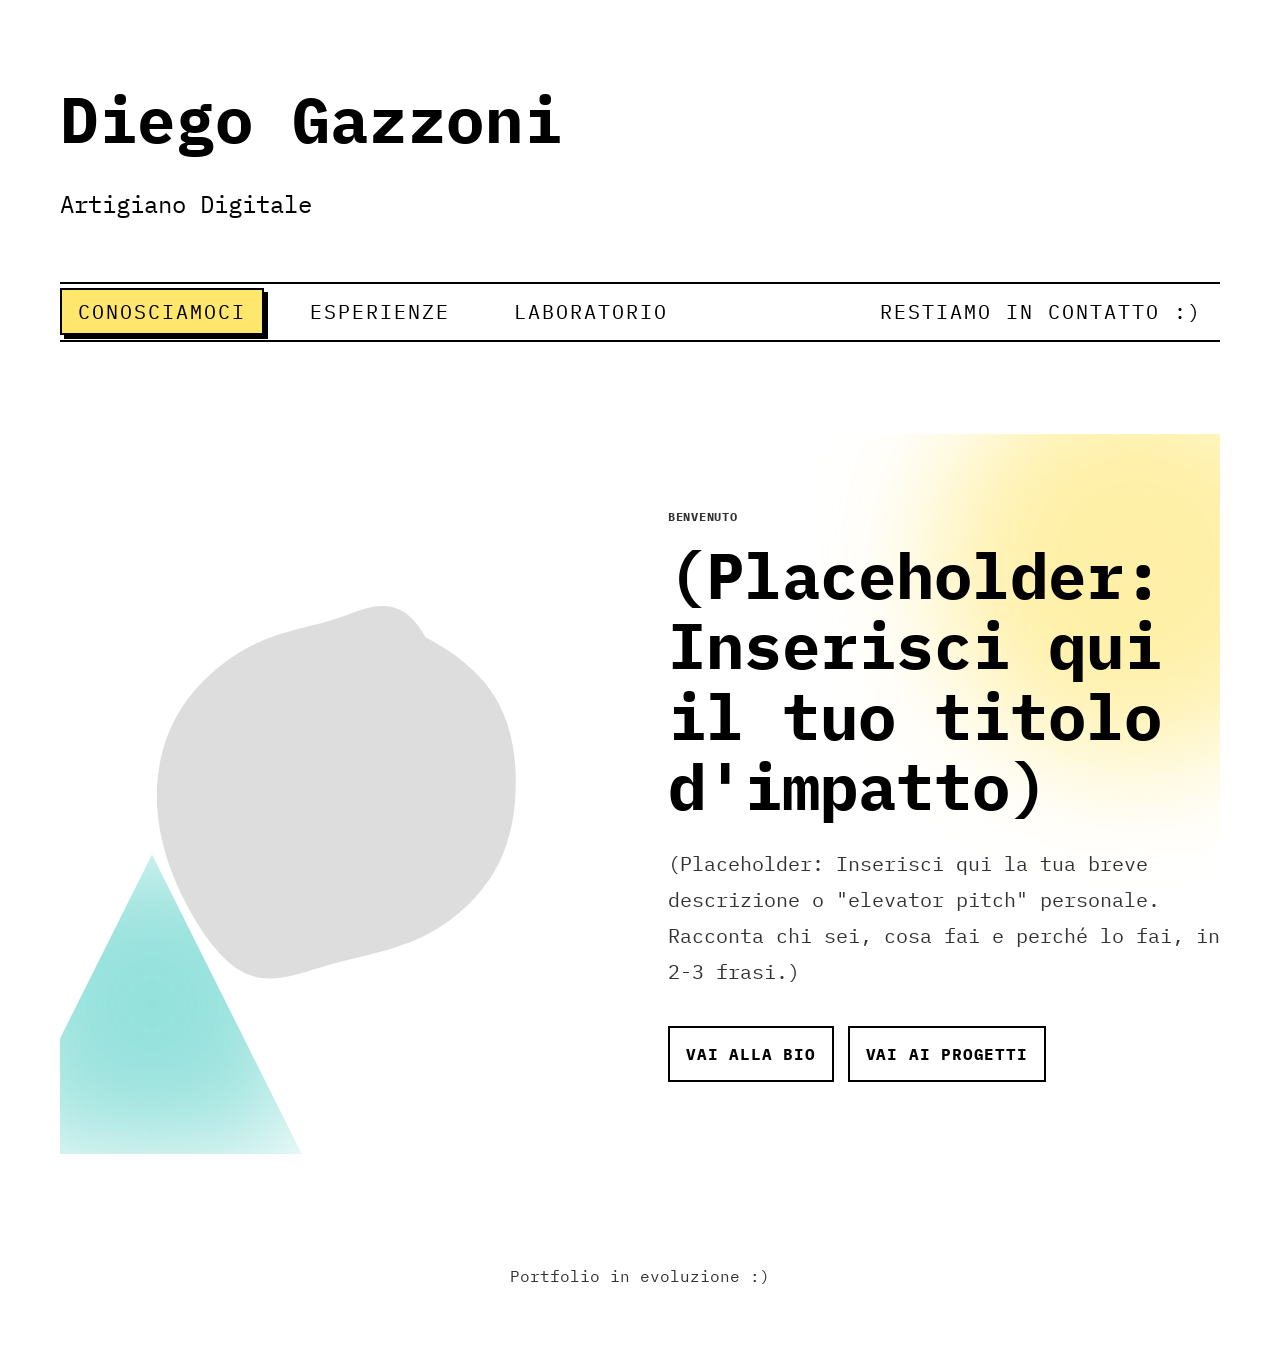
==== index.html @ 045f0024 "Work in progress" ====
<!DOCTYPE html>
<html lang="it">
<head>
  <meta charset="UTF-8">
  <meta name="viewport" content="width=device-width, initial-scale=1.0">
  <title>Diego Gazzoni @ Home</title>
  <link rel="preconnect" href="https://fonts.googleapis.com">
  <link rel="preconnect" href="https://fonts.gstatic.com" crossorigin>
  <link href="https://fonts.googleapis.com/css2?family=IBM+Plex+Mono:wght@300;400;600;700&display=swap" rel="stylesheet">
  <link rel="stylesheet" href="styles.css">
</head>
<body>
  <header class="site-header">
    <div class="branding">
      <h1 class="name">Diego Gazzoni</h1>
      <p class="tagline">Artigiano Digitale</p>
    </div>
    <nav class="site-nav" aria-label="Sezioni principali">
      <ul>
        <li><a class="nav-link" href="#home">conosciamoci</a></li>
        <li><a class="nav-link" href="#bio">esperienze</a></li>
        <li><a class="nav-link" href="#projects">laboratorio</a></li>
        <li><a class="nav-link" href="#contacts">restiamo in contatto :)</a></li>
      </ul>
    </nav>
  </header>

  <main id="content">
    <div id="cta-fallback" style="display: none; padding: 40px; text-align: center;">
      <p style="color: var(--muted); margin-bottom: 24px;">Hai JavaScript disabilitato o il caricamento è fallito.</p>
      <a class="button" href="sections/bio.html">Vedi Bio</a>
    </div>
  </main>


  <footer class="site-footer">
    <p>Portfolio in evoluzione :)</p>
  </footer>

  <script src="script.js"></script>
</body>
</html>
---- styles.css ----
:root {
  /* =========================================
     ACTIVE THEME: Creative Pastel Pop (Fixed)
     ========================================= */
  --pop-yellow: #FFE66D;
  --pop-green: #4ECDC4;
  --pop-red: #FF6B6B;
  --pop-orange: #FFB37B; /* Pastel Orange */
  --pop-blue: #A2D2FF; 
  --pop-black: #000000;
  --pop-white: #ffffff; /* Pure White requested */

  --bg: var(--pop-white);
  --surface: #ffffff;
  --ink: var(--pop-black);
  /* Muted text slightly lighter, but still readable */
  --muted: #333333; 
  
  --accent-1: var(--pop-red);    /* Buttons (Primary) */
  --accent-2: var(--pop-green);  /* Secondary Elements */
  --accent-3: var(--pop-yellow); /* Highlights / Pills */
  
  --border: #dddddd;

  /* =========================================
     THEME: Vibrant Energy (Inactive)
     ========================================= */
  /*
  --vibrant-red: #FF6B6B;
  --vibrant-yellow: #FFD93D;
  --vibrant-green: #6BCB77;
  --vibrant-blue: #4D96FF;
  --vibrant-purple: #6A0572;
  --accent-1: #4D96FF;
  --bg: #FAFAFA;
  */
  
  --shadow: 4px 4px 0 var(--ink);
  --radius: 0;
  --radius-sm: 0;
  --space: 20px;
  --space-lg: 36px;
  --space-xl: 56px;
  --max-width: 1200px;
  --speed: 320ms;
  font-size: 16px;
}

* {
  box-sizing: border-box;
}

body {
  margin: 0;
  font-family: "IBM Plex Mono", ui-monospace, SFMono-Regular, Menlo, Monaco, "Roboto Mono", "Helvetica Neue", monospace;
  background: var(--bg);
  color: var(--ink);
  line-height: 1.8;
  overflow-x: hidden; /* Prevent scrollbar during slide */
}

a {
  color: inherit;
  text-decoration: none;
}

img {
  max-width: 100%;
  display: block;
}

.site-header {
  max-width: var(--max-width);
  margin: 0 auto;
  padding: var(--space-xl) var(--space);
}

.branding .eyebrow {
  display: inline-block;
  padding: 6px 10px;
  background: var(--pop-yellow);
  color: var(--ink);
  border: 2px solid var(--ink); 
  border-radius: 0;
  font-weight: 600;
  letter-spacing: 0.02em;
  text-transform: uppercase;
  font-size: 12px;
  box-shadow: 2px 2px 0 var(--ink);
}

.name {
  margin: 6px 0 6px;
  font-size: clamp(36px, 5vw, 72px);
  letter-spacing: 0.01em;
}

.tagline {
  color: var(--dust-grey);
  font-size: clamp(18px, 5vw, 24px);
  margin: 0;
}

.site-nav ul {
  list-style: none;
  padding: 10px 0;
  margin: var(--space-xl) 0 var(--space-lg);
  width: 100%;
  max-width: none;
  display: flex;
  justify-content: flex-start;
  gap: 28px;
  flex-wrap: wrap;
  border-top: 2px solid var(--ink);    
  border-bottom: 2px solid var(--ink); 
}

.site-nav ul li:last-child {
  margin-left: auto;
}

/* Rimuovo linea dal nav-link singolo per evitare confusione con i border principali */
.nav-link::after {
  content: none; 
}

.site-nav .nav-link {
  font-size: 20px;
  text-transform: uppercase;
  letter-spacing: 0.1em;
  padding: 8px 16px;
  border: 2px solid transparent; 
  transition: transform var(--speed) ease, box-shadow var(--speed) ease;
}

.site-nav .nav-link:hover,
.site-nav .nav-link.is-active {
  border: 2px solid var(--ink);
  background: var(--pop-yellow);
  color: var(--ink);
  transform: translateY(-2px);
  box-shadow: 4px 4px 0 var(--ink); /* Retro 3D Shadow Match */
}



main {
  max-width: var(--max-width);
  margin: 0 auto;
  padding: 0 var(--space) var(--space-xl);
  
  /* Animazione transizione pagine */
  transition: transform 0.4s cubic-bezier(0.2, 0, 0, 1);
  transform: translateX(0);
}

main.slide-out {
  transition: transform 0.4s cubic-bezier(0.6, 0.05, 0.8, 0.5);
  transform: translateX(-100vw); /* Slide completamente fuori schermo */
}

main.slide-in-start {
  transition: none !important;
  transform: translateX(100vw); /* Start completamente fuori schermo opposto */
}

.section {
  padding: var(--space-xl) 0;
}

.section__header {
  display: flex;
  align-items: center;
  justify-content: space-between;
  gap: var(--space);
  flex-wrap: wrap;
  margin-bottom: var(--space-lg);
}

.section__lede {
  color: var(--muted);
  margin: 6px 0 0;
  max-width: 540px;
}

.eyebrow {
  text-transform: uppercase;
  letter-spacing: 0.06em;
  font-size: 12px;
  color: var(--muted);
  font-weight: 700;
  margin: 0 0 6px;
}

.hero {
  position: relative;
  /* Updated grid to rely on inner layout */
  display: flex;
  flex-direction: column;
  justify-content: center;
  overflow: hidden; 
  min-height: 80vh; 
}

.hero__layout {
  display: grid;
  grid-template-columns: repeat(auto-fit, minmax(300px, 1fr));
  gap: var(--space-xl);
  align-items: center;
  position: relative;
  z-index: 1;
  width: 100%;
}

.hero__visual {
  display: flex;
  justify-content: center;
  align-items: center;
}

.blob-image {
  width: 100%;
  max-width: 400px;
  height: auto;
  aspect-ratio: 1/1;
  color: var(--pop-blue); /* Fallback color */
}

/* Shapes Decorative Layer */
.hero__shapes {
  position: absolute;
  top: 0;
  left: 0;
  width: 100%;
  height: 100%;
  z-index: 0;
  pointer-events: none;
}

/* Generic Shape */
.shape {
  position: absolute;
  opacity: 0.6;
  filter: blur(60px); /* Soften edges heavily for pastel "glow" */
}

/* Specific Shapes */
.shape--circle {
  top: -10%;
  right: -10%;
  width: 400px;
  height: 400px;
  background: var(--pop-yellow);
  border-radius: 50%;
  animation: float 10s ease-in-out infinite;
}

.shape--triangle {
  bottom: 0%;
  left: -5%;
  width: 300px;
  height: 300px;
  background: var(--pop-green);
  clip-path: polygon(50% 0%, 0% 100%, 100% 100%);
  animation: float 15s ease-in-out infinite reverse;
}

.shape--blob {
  top: 40%;
  right: 15%;
  width: 250px;
  height: 250px;
  color: var(--pop-blue); /* SVG uses currentColor */
  animation: pulse 8s ease-in-out infinite;
  opacity: 0.4;
  filter: blur(40px);
}

/* Animations */
@keyframes float {
  0%, 100% { transform: translate(0, 0); }
  50% { transform: translate(20px, -30px); }
}

@keyframes pulse {
  0%, 100% { transform: scale(1); }
  50% { transform: scale(1.1); }
}

.hero__content {
  position: relative;
  z-index: 1; /* Ensure text is above shapes */
}

.hero__content h2 {
  font-size: clamp(38px, 6vw, 64px); /* Bigger hero title */
  margin: 12px 0;
  line-height: 1.1;
  font-weight: 800; /* Extra bold */
}

.hero__content p.text {
  font-size: 1.25rem;
  margin: 24px 0 var(--space-lg);
  color: var(--muted);
  max-width: 600px;
}

.hero__actions {
  display: flex;
  gap: 14px;
  flex-wrap: wrap;
}

.hero__grid {
  display: grid;
  grid-template-columns: repeat(auto-fit, minmax(220px, 1fr));
  gap: var(--space);
}

.pill {
  display: inline-flex;
  align-items: center;
  gap: 8px;
  padding: 6px 12px;
  border-radius: 0;
  background: var(--pop-yellow); /* Pastel Pop */
  color: var(--ink);
  font-weight: 600;
  font-size: 13px;
  border: 2px solid var(--ink);
  box-shadow: 2px 2px 0 var(--ink);
}

.pill--soft {
  background: var(--pop-yellow);
  color: var(--ink);
  opacity: 1; 
}

.card {
  background: var(--surface);
  border: 2px solid var(--ink);
  border-radius: 0;
  padding: var(--space);
  box-shadow: 4px 4px 0 var(--ink); 
  transition: transform var(--speed) ease, box-shadow var(--speed) ease;
}

.card:hover,
.card:focus-within {
  transform: translateY(-2px);
  box-shadow: 8px 8px 0 var(--ink);
}

.card__label {
  display: inline-flex;
  padding: 4px 10px;
  border-radius: 0;
  background: var(--pop-yellow);
  color: var(--ink);
  font-weight: 700;
  font-size: 12px;
  letter-spacing: 0.02em;
  text-transform: uppercase;
  border: 2px solid var(--ink);
  box-shadow: 2px 2px 0 var(--ink);
}

.card h3 {
  margin: 10px 0 8px;
}

.card p {
  margin: 0;
  color: var(--muted);
}

.button {
  display: inline-flex;
  align-items: center;
  justify-content: center;
  gap: 8px;
  padding: 12px 16px;
  background: transparent;
  color: var(--ink);
  border: 2px solid var(--ink);
  border-radius: 0; /* Sharp edges */
  font-weight: 700;
  text-transform: uppercase;
  letter-spacing: 0.05em;
  cursor: pointer;
  transition: transform var(--speed) ease, background var(--speed) ease, color var(--speed) ease;
  box-shadow: none;
}

.button:hover,
.button:focus-visible {
  transform: translateY(-2px);
  background: var(--pop-yellow);
  color: var(--ink);
  box-shadow: 4px 4px 0 var(--ink); /* Retro block shadow */
}

.button:active {
  transform: translateY(0);
}

.button.ghost {
  background: transparent;
  color: var(--ink);
  box-shadow: none;
  border: none;
  position: relative;
  padding-bottom: 6px;
}

.button.ghost::after {
  content: "";
  position: absolute;
  left: 0;
  bottom: 0;
  width: 100%;
  height: 2px;
  background: currentColor;
  transform: scaleX(0);
  transform-origin: left;
  transition: transform var(--speed) ease;
}

.button.ghost:hover::after,
.button.ghost:focus-visible::after,
.button.ghost.is-active::after {
  transform: scaleX(1);
}

.link {
  font-weight: 600;
  color: var(--accent-2);
  position: relative;
  padding-bottom: 4px;
}

.link::after {
  content: "";
  position: absolute;
  left: 0;
  bottom: 0;
  width: 100%;
  height: 2px;
  background: currentColor;
  transform: scaleX(0);
  transform-origin: left;
  transition: transform var(--speed) ease;
}

.link:hover::after,
.link:focus-visible::after {
  transform: scaleX(1);
}

.cv__grid {
  display: grid;
  grid-template-columns: repeat(auto-fit, minmax(320px, 1fr));
  gap: var(--space-lg);
}

.cv__block h3 {
  margin: 0 0 14px;
}

.timeline {
  list-style: none;
  padding: 0;
  margin: 0 0 var(--space-lg);
  display: grid;
  gap: 16px;
}

.timeline__meta {
  font-size: 14px;
  color: var(--muted);
  margin-bottom: 4px;
}

.timeline__title {
  font-weight: 700;
  margin-bottom: 6px;
}

.timeline__desc {
  margin: 0;
  color: var(--muted);
}

.tags {
  display: flex;
  flex-wrap: wrap;
  gap: 12px;
}

.tag {
  display: inline-block;
  padding: 8px 12px;
  background: var(--pop-orange);
  color: var(--ink);
  font-weight: 700;
  font-size: 14px;
  border: 2px solid var(--ink);
  box-shadow: 4px 4px 0 var(--ink);
  transition: transform 0.2s ease, box-shadow 0.2s ease;
}

.tag:hover {
  transform: translateY(-2px);
  box-shadow: 6px 6px 0 var(--ink);
}

.projects .cards {
  display: grid;
  grid-template-columns: repeat(auto-fit, minmax(280px, 1fr));
  gap: var(--space);
}

.project .meta {
  color: var(--muted);
  font-size: 14px;
  margin-top: 10px;
}

.contacts__grid {
  display: grid;
  grid-template-columns: repeat(auto-fit, minmax(300px, 1fr));
  gap: var(--space-lg);
  align-items: start;
}

.contact-ctas {
  display: flex;
  flex-wrap: wrap;
  gap: 12px;
}

.contact-form {
  background: var(--surface);
  border: 2px solid var(--ink);
  padding: var(--space);
  box-shadow: 8px 8px 0 var(--ink);
  display: grid;
  gap: 14px;
}

.input {
  display: grid;
  gap: 8px;
  font-weight: 600;
  color: var(--ink);
}

.input input,
.input textarea {
  width: 100%;
  padding: 12px;
  border: 2px solid var(--ink);
  background: transparent;
  font-family: inherit;
  font-size: 16px;
  transition: box-shadow var(--speed) ease;
}

.input input:focus,
.input textarea:focus {
  outline: none;
  background: var(--pop-yellow);
  box-shadow: 4px 4px 0 var(--ink);
}

.form-hint {
  margin: 0;
  font-size: 13px;
  color: var(--muted);
}

.site-footer {
  max-width: var(--max-width);
  margin: 0 auto;
  padding: var(--space-lg) var(--space) var(--space-xl);
  color: var(--muted);
  text-align: center;
}

.text {
  font-size: 18px;

}

@media (max-width: 720px) {
  .site-nav ul {
    gap: 12px;
  }

  .section__header {
    align-items: flex-start;
  }
}
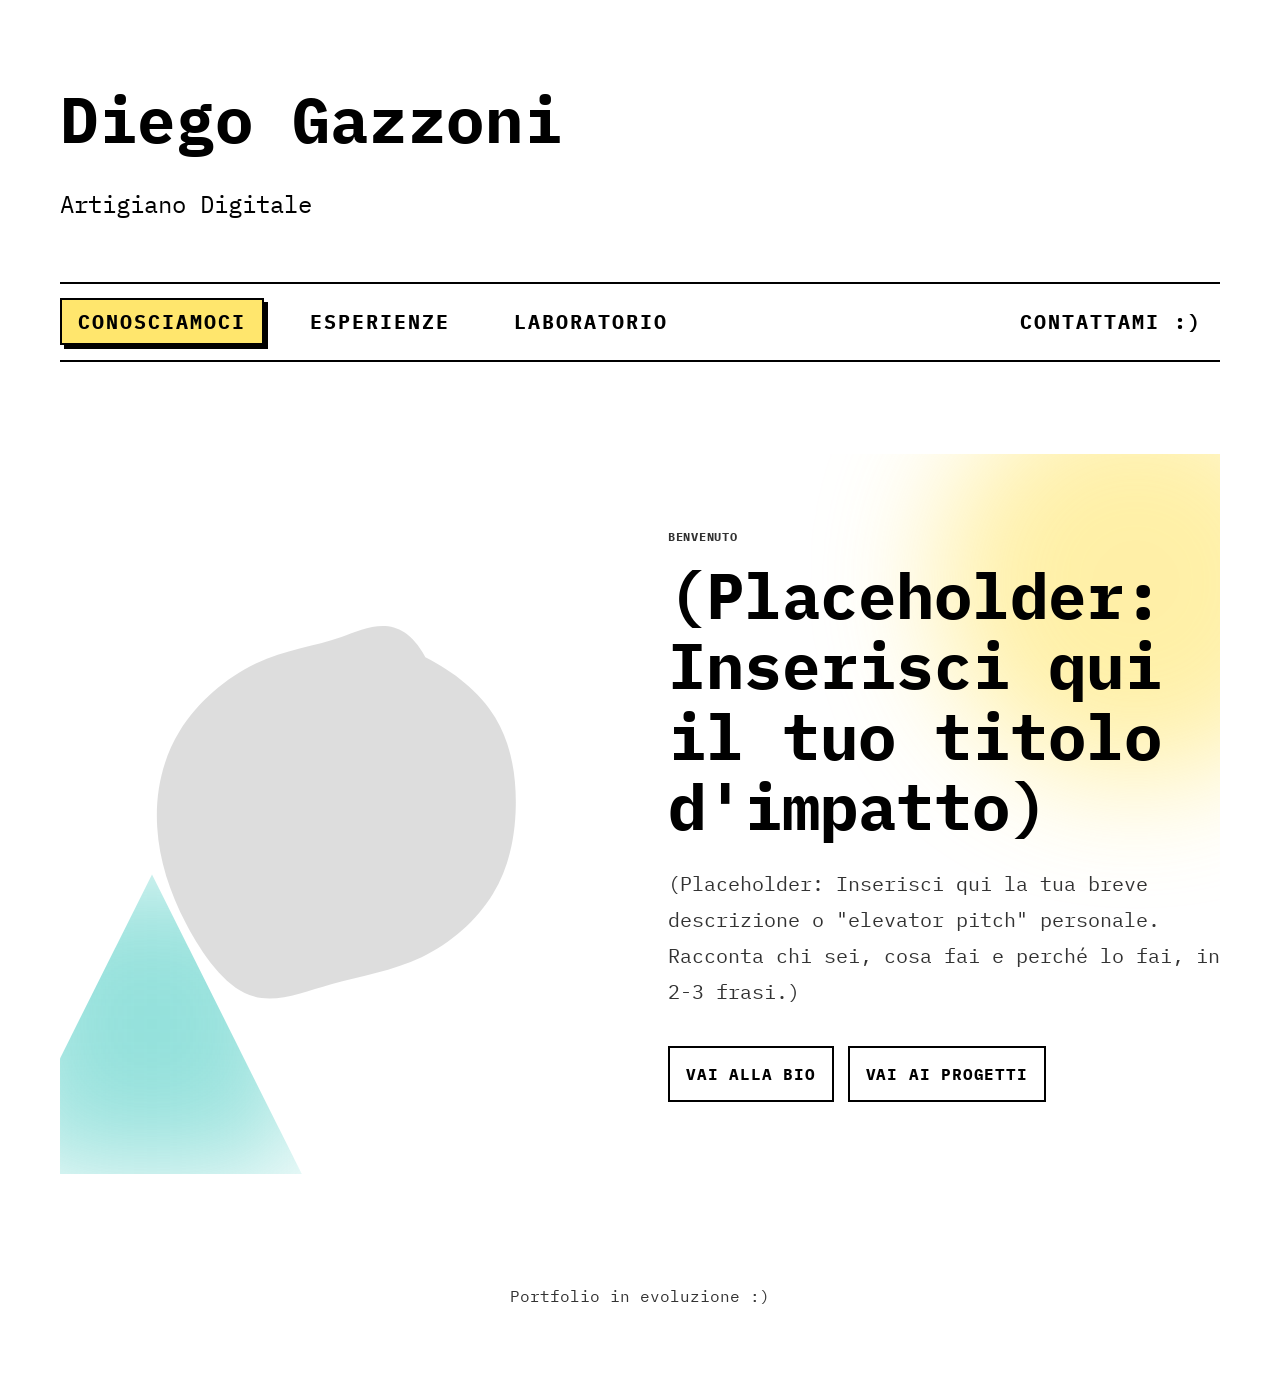
==== commit 35a11a44: "Work in progress" ====
--- a/index.html
+++ b/index.html
@@ -20,7 +20,7 @@
         <li><a class="nav-link" href="#home">conosciamoci</a></li>
         <li><a class="nav-link" href="#bio">esperienze</a></li>
         <li><a class="nav-link" href="#projects">laboratorio</a></li>
-        <li><a class="nav-link" href="#contacts">restiamo in contatto :)</a></li>
+        <li><a class="nav-link" href="#contacts">contattami :)</a></li>
       </ul>
     </nav>
   </header>
--- a/styles.css
+++ b/styles.css
@@ -103,7 +103,7 @@
 
 .site-nav ul {
   list-style: none;
-  padding: 10px 0;
+  padding: 20px 0;
   margin: var(--space-xl) 0 var(--space-lg);
   width: 100%;
   max-width: none;
@@ -126,6 +126,7 @@
 
 .site-nav .nav-link {
   font-size: 20px;
+  font-weight: 800;
   text-transform: uppercase;
   letter-spacing: 0.1em;
   padding: 8px 16px;
@@ -465,6 +466,33 @@
   gap: var(--space-lg);
 }
 
+.cv__cards {
+  display: grid;
+  grid-template-columns: 1fr;
+  gap: var(--space);
+  align-items: start;
+}
+
+.cv-card .pill {
+  margin-bottom: 8px;
+}
+
+.cv-card h3 {
+  margin: 32px 0 12px;
+}
+
+.cv-card .pill + h3 {
+  margin-top: 6px;
+}
+
+.cv-card .timeline {
+  margin: 0;
+}
+
+.cv-card .tags {
+  margin-top: 4px;
+}
+
 .cv__block h3 {
   margin: 0 0 14px;
 }
@@ -518,7 +546,7 @@
 
 .projects .cards {
   display: grid;
-  grid-template-columns: repeat(auto-fit, minmax(280px, 1fr));
+  grid-template-columns: 1fr;
   gap: var(--space);
 }
 
@@ -528,26 +556,40 @@
   margin-top: 10px;
 }
 
-.contacts__grid {
-  display: grid;
-  grid-template-columns: repeat(auto-fit, minmax(300px, 1fr));
-  gap: var(--space-lg);
+.contacts {
+  display: grid;
+  grid-template-columns: 1fr 1.5fr;
+  gap: var(--space-xl);
   align-items: start;
+}
+
+.contacts .section__header {
+  margin-bottom: 0;
+  flex-direction: column;
+  align-items: flex-start;
+  gap: var(--space);
 }
 
 .contact-ctas {
   display: flex;
-  flex-wrap: wrap;
   gap: 12px;
-}
+  margin-top: var(--space);
+}
+
 
 .contact-form {
   background: var(--surface);
   border: 2px solid var(--ink);
-  padding: var(--space);
-  box-shadow: 8px 8px 0 var(--ink);
-  display: grid;
-  gap: 14px;
+  padding: 32px; /* Increased padding */
+  box-shadow: 12px 12px 0 var(--ink); /* Stronger shadow */
+  display: grid;
+  gap: 20px;
+}
+
+.contact-form button {
+  width: 100%;
+  justify-content: center;
+  margin-top: 8px;
 }
 
 .input {
@@ -599,7 +641,73 @@
     gap: 12px;
   }
 
+  .contacts {
+    grid-template-columns: 1fr;
+    gap: var(--space-lg);
+  }
+
   .section__header {
     align-items: flex-start;
   }
 }
+
+/* Project Details */
+.project-details {
+  margin-top: var(--space);
+  padding-top: var(--space);
+  border-top: 1px dashed var(--ink);
+  animation: slideDown 0.3s ease-out;
+}
+
+.project-details[hidden] {
+  display: none;
+}
+
+@keyframes slideDown {
+  from { opacity: 0; transform: translateY(-10px); }
+  to { opacity: 1; transform: translateY(0); }
+}
+
+.placeholder-box {
+  background-image: radial-gradient(var(--ink) 1px, transparent 1px);
+  background-size: 10px 10px;
+  background-color: #f4f4f4;
+  text-transform: uppercase;
+  letter-spacing: 1px;
+}
+
+/* Tags */
+.tags {
+  display: flex;
+  gap: 8px;
+  flex-wrap: wrap;
+  margin-top: 8px;
+}
+
+.tag {
+  font-size: 12px;
+  border: 1px solid var(--ink);
+  padding: 2px 8px;
+  background: #fff;
+  font-weight: 500;
+  box-shadow: 2px 2px 0 var(--muted);
+}
+
+
+.skill-group {
+  margin-bottom: 16px;
+}
+
+.skill-group:last-child {
+  margin-bottom: 0;
+}
+
+.skill-group h4 {
+  font-size: 13px;
+  text-transform: uppercase;
+  letter-spacing: 0.05em;
+  color: var(--muted);
+  margin: 0 0 8px 0;
+  font-weight: 700;
+}
+
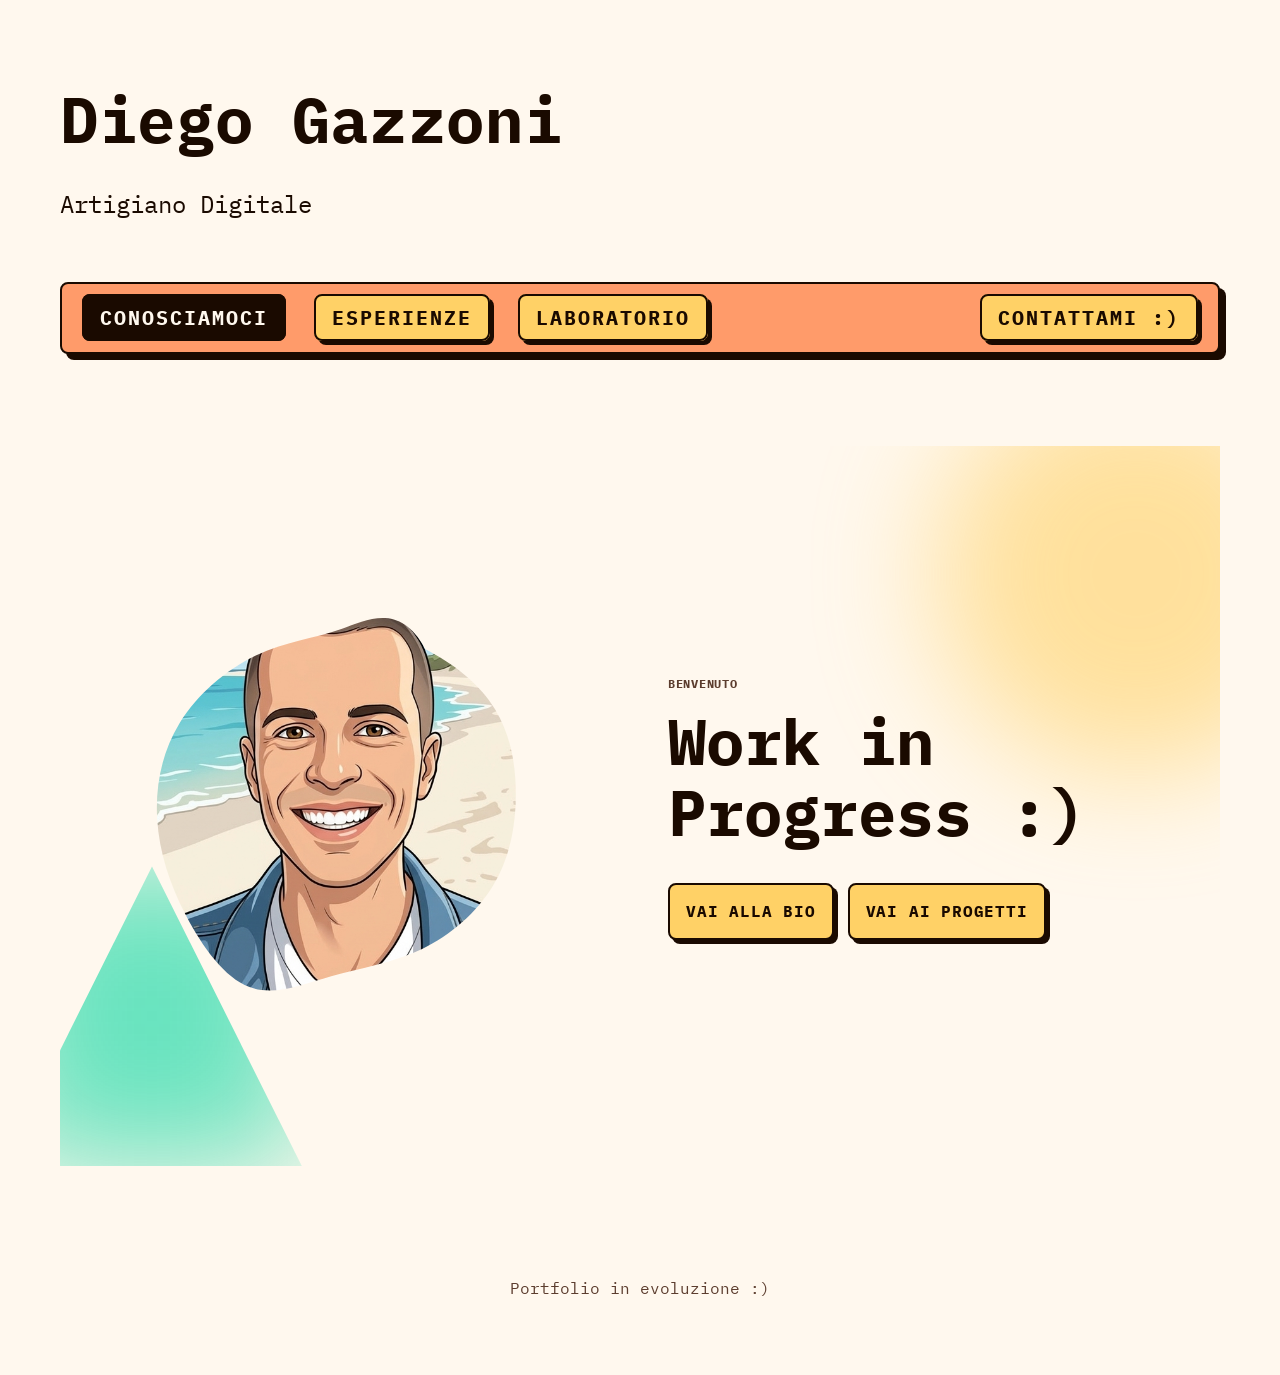
==== commit 6073763d: "Responsive layout fixes" ====
--- a/index.html
+++ b/index.html
@@ -16,7 +16,12 @@
       <p class="tagline">Artigiano Digitale</p>
     </div>
     <nav class="site-nav" aria-label="Sezioni principali">
-      <ul>
+      <button class="nav-toggle" aria-label="Apri menu" aria-expanded="false" aria-controls="nav-menu">
+        <span></span>
+        <span></span>
+        <span></span>
+      </button>
+      <ul id="nav-menu">
         <li><a class="nav-link" href="#home">conosciamoci</a></li>
         <li><a class="nav-link" href="#bio">esperienze</a></li>
         <li><a class="nav-link" href="#projects">laboratorio</a></li>
--- a/styles.css
+++ b/styles.css
@@ -1,26 +1,26 @@
 :root {
   /* =========================================
-     ACTIVE THEME: Creative Pastel Pop (Fixed)
+     ACTIVE THEME: Warm Neobrutalism
+     Desert Sun & Terracotta pastel palette
      ========================================= */
-  --pop-yellow: #FFE66D;
-  --pop-green: #4ECDC4;
-  --pop-red: #FF6B6B;
-  --pop-orange: #FFB37B; /* Pastel Orange */
-  --pop-blue: #A2D2FF; 
-  --pop-black: #000000;
-  --pop-white: #ffffff; /* Pure White requested */
-
-  --bg: var(--pop-white);
-  --surface: #ffffff;
-  --ink: var(--pop-black);
-  /* Muted text slightly lighter, but still readable */
-  --muted: #333333; 
-  
+  --pop-yellow: #FFD166;    /* Warm Amber — primary accent (buttons, nav, pills) */
+  --pop-green:  #06D6A0;    /* Mint Green — secondary elements */
+  --pop-red:    #EF476F;    /* Hot Pink-Red — bold accent */
+  --pop-orange: #FF9B6A;    /* Terracotta — creative accent */
+  --pop-blue:   #F4A261;    /* Warm Sand */
+  --pop-black:  #1A0A00;    /* Deep Espresso */
+  --pop-white:  #FFF8EE;    /* Warm Cream */
+
+  --bg:      var(--pop-white);
+  --surface: #FFFFFF;
+  --ink:     var(--pop-black);
+  --muted:   #5C3D2E;       /* Warm Brown muted text */
+
   --accent-1: var(--pop-red);    /* Buttons (Primary) */
   --accent-2: var(--pop-green);  /* Secondary Elements */
   --accent-3: var(--pop-yellow); /* Highlights / Pills */
-  
-  --border: #dddddd;
+
+  --border: #E8C99A;
 
   /* =========================================
      THEME: Vibrant Energy (Inactive)
@@ -36,8 +36,8 @@
   */
   
   --shadow: 4px 4px 0 var(--ink);
-  --radius: 0;
-  --radius-sm: 0;
+  --radius: 8px;
+  --radius-sm: 4px;
   --space: 20px;
   --space-lg: 36px;
   --space-xl: 56px;
@@ -81,7 +81,7 @@
   background: var(--pop-yellow);
   color: var(--ink);
   border: 2px solid var(--ink); 
-  border-radius: 0;
+  border-radius: var(--radius-sm);
   font-weight: 600;
   letter-spacing: 0.02em;
   text-transform: uppercase;
@@ -103,7 +103,7 @@
 
 .site-nav ul {
   list-style: none;
-  padding: 20px 0;
+  padding: 16px 20px;
   margin: var(--space-xl) 0 var(--space-lg);
   width: 100%;
   max-width: none;
@@ -111,8 +111,10 @@
   justify-content: flex-start;
   gap: 28px;
   flex-wrap: wrap;
-  border-top: 2px solid var(--ink);    
-  border-bottom: 2px solid var(--ink); 
+  background: var(--pop-orange);
+  border: 2px solid var(--ink);
+  border-radius: var(--radius);
+  box-shadow: 6px 6px 0 var(--ink);
 }
 
 .site-nav ul li:last-child {
@@ -130,17 +132,63 @@
   text-transform: uppercase;
   letter-spacing: 0.1em;
   padding: 8px 16px;
-  border: 2px solid transparent; 
+  border: 2px solid var(--ink);
+  border-radius: var(--radius);
+  background: var(--pop-yellow);
+  color: var(--ink);
+  box-shadow: 4px 4px 0 var(--ink);
   transition: transform var(--speed) ease, box-shadow var(--speed) ease;
 }
 
-.site-nav .nav-link:hover,
+.site-nav .nav-link:hover {
+  transform: translateY(-1px);
+  box-shadow: 5px 5px 0 var(--ink);
+}
+
 .site-nav .nav-link.is-active {
-  border: 2px solid var(--ink);
+  transform: translate(4px, 4px);
+  box-shadow: none;
+  background: var(--ink);
+  color: var(--pop-white);
+}
+
+/* Hamburger button — hidden on desktop */
+.nav-toggle {
+  display: none;
+  flex-direction: column;
+  justify-content: center;
+  gap: 5px;
+  width: 40px;
+  height: 40px;
+  padding: 6px 8px;
   background: var(--pop-yellow);
-  color: var(--ink);
-  transform: translateY(-2px);
-  box-shadow: 4px 4px 0 var(--ink); /* Retro 3D Shadow Match */
+  border: 2px solid var(--ink);
+  border-radius: var(--radius);
+  box-shadow: 3px 3px 0 var(--ink);
+  cursor: pointer;
+  margin-left: auto;
+  flex-shrink: 0;
+}
+
+.nav-toggle span {
+  display: block;
+  width: 100%;
+  height: 2px;
+  background: var(--ink);
+  border-radius: 2px;
+  transition: transform var(--speed) ease, opacity var(--speed) ease;
+  transform-origin: center;
+}
+
+/* X animation when open */
+.nav-toggle[aria-expanded="true"] span:nth-child(1) {
+  transform: translateY(7px) rotate(45deg);
+}
+.nav-toggle[aria-expanded="true"] span:nth-child(2) {
+  opacity: 0;
+}
+.nav-toggle[aria-expanded="true"] span:nth-child(3) {
+  transform: translateY(-7px) rotate(-45deg);
 }
 
 
@@ -324,7 +372,7 @@
   align-items: center;
   gap: 8px;
   padding: 6px 12px;
-  border-radius: 0;
+  border-radius: var(--radius-sm);
   background: var(--pop-yellow); /* Pastel Pop */
   color: var(--ink);
   font-weight: 600;
@@ -342,7 +390,7 @@
 .card {
   background: var(--surface);
   border: 2px solid var(--ink);
-  border-radius: 0;
+  border-radius: var(--radius);
   padding: var(--space);
   box-shadow: 4px 4px 0 var(--ink); 
   transition: transform var(--speed) ease, box-shadow var(--speed) ease;
@@ -357,7 +405,7 @@
 .card__label {
   display: inline-flex;
   padding: 4px 10px;
-  border-radius: 0;
+  border-radius: var(--radius-sm);
   background: var(--pop-yellow);
   color: var(--ink);
   font-weight: 700;
@@ -383,28 +431,27 @@
   justify-content: center;
   gap: 8px;
   padding: 12px 16px;
-  background: transparent;
-  color: var(--ink);
-  border: 2px solid var(--ink);
-  border-radius: 0; /* Sharp edges */
+  background: var(--pop-yellow);
+  color: var(--ink);
+  border: 2px solid var(--ink);
+  border-radius: var(--radius); /* Slightly rounded */
   font-weight: 700;
   text-transform: uppercase;
   letter-spacing: 0.05em;
   cursor: pointer;
-  transition: transform var(--speed) ease, background var(--speed) ease, color var(--speed) ease;
-  box-shadow: none;
+  transition: transform var(--speed) ease, box-shadow var(--speed) ease;
+  box-shadow: 4px 4px 0 var(--ink); /* Retro block shadow */
 }
 
 .button:hover,
 .button:focus-visible {
-  transform: translateY(-2px);
-  background: var(--pop-yellow);
-  color: var(--ink);
-  box-shadow: 4px 4px 0 var(--ink); /* Retro block shadow */
+  transform: translateY(-1px);
+  box-shadow: 5px 5px 0 var(--ink);
 }
 
 .button:active {
-  transform: translateY(0);
+  transform: translate(4px, 4px);
+  box-shadow: none;
 }
 
 .button.ghost {
@@ -637,8 +684,40 @@
 }
 
 @media (max-width: 720px) {
+  .site-nav {
+    position: relative;
+  }
+
+  .nav-toggle {
+    display: flex;
+  }
+
   .site-nav ul {
-    gap: 12px;
+    display: none;
+    flex-direction: column;
+    gap: 8px;
+    margin: 8px 0 0;
+    padding: 16px;
+    width: 100%;
+  }
+
+  .site-nav.is-open ul {
+    display: flex;
+  }
+
+  .site-nav ul li {
+    width: 100%;
+  }
+
+  .site-nav ul li:last-child {
+    margin-left: 0;
+  }
+
+  .site-nav .nav-link {
+    font-size: 16px;
+    width: 100%;
+    text-align: center;
+    display: block;
   }
 
   .contacts {
@@ -652,10 +731,44 @@
 }
 
 /* Project Details */
+.expand-toggle {
+  display: block;
+  width: 100%;
+  margin-top: 16px;
+  background: none;
+  border: none;
+  border-top: 1px dashed var(--ink);
+  padding: 10px 0 2px;
+  cursor: pointer;
+  font-family: inherit;
+  font-size: 12px;
+  font-weight: 700;
+  letter-spacing: 0.08em;
+  text-transform: uppercase;
+  text-align: center;
+  color: var(--ink);
+  opacity: 0.55;
+  transition: opacity 0.2s;
+}
+
+.expand-toggle::after {
+  content: ' ↓';
+  display: inline-block;
+  transition: transform 0.25s ease;
+}
+
+.expand-toggle[aria-expanded="true"]::after {
+  transform: rotate(180deg);
+}
+
+.expand-toggle:hover {
+  opacity: 1;
+}
+
 .project-details {
   margin-top: var(--space);
   padding-top: var(--space);
-  border-top: 1px dashed var(--ink);
+  border-top: none;
   animation: slideDown 0.3s ease-out;
 }
 
@@ -702,6 +815,37 @@
   margin-bottom: 0;
 }
 
+.card__top-row {
+  display: flex;
+  align-items: center;
+  justify-content: space-between;
+  gap: 8px;
+  margin-bottom: 4px;
+}
+
+.button--xs {
+  font-size: 11px;
+  padding: 4px 8px;
+  font-weight: 700;
+  letter-spacing: 0.04em;
+  text-transform: uppercase;
+  border: 1.5px solid var(--ink);
+  background: var(--pop-yellow);
+  cursor: pointer;
+  transition: transform var(--speed) ease, box-shadow var(--speed) ease;
+  box-shadow: 2px 2px 0 var(--ink);
+}
+
+.button--xs:hover {
+  transform: translateY(-1px);
+  box-shadow: 3px 3px 0 var(--ink);
+}
+
+.button--xs:active {
+  transform: translate(2px, 2px);
+  box-shadow: none;
+}
+
 .skill-group h4 {
   font-size: 13px;
   text-transform: uppercase;
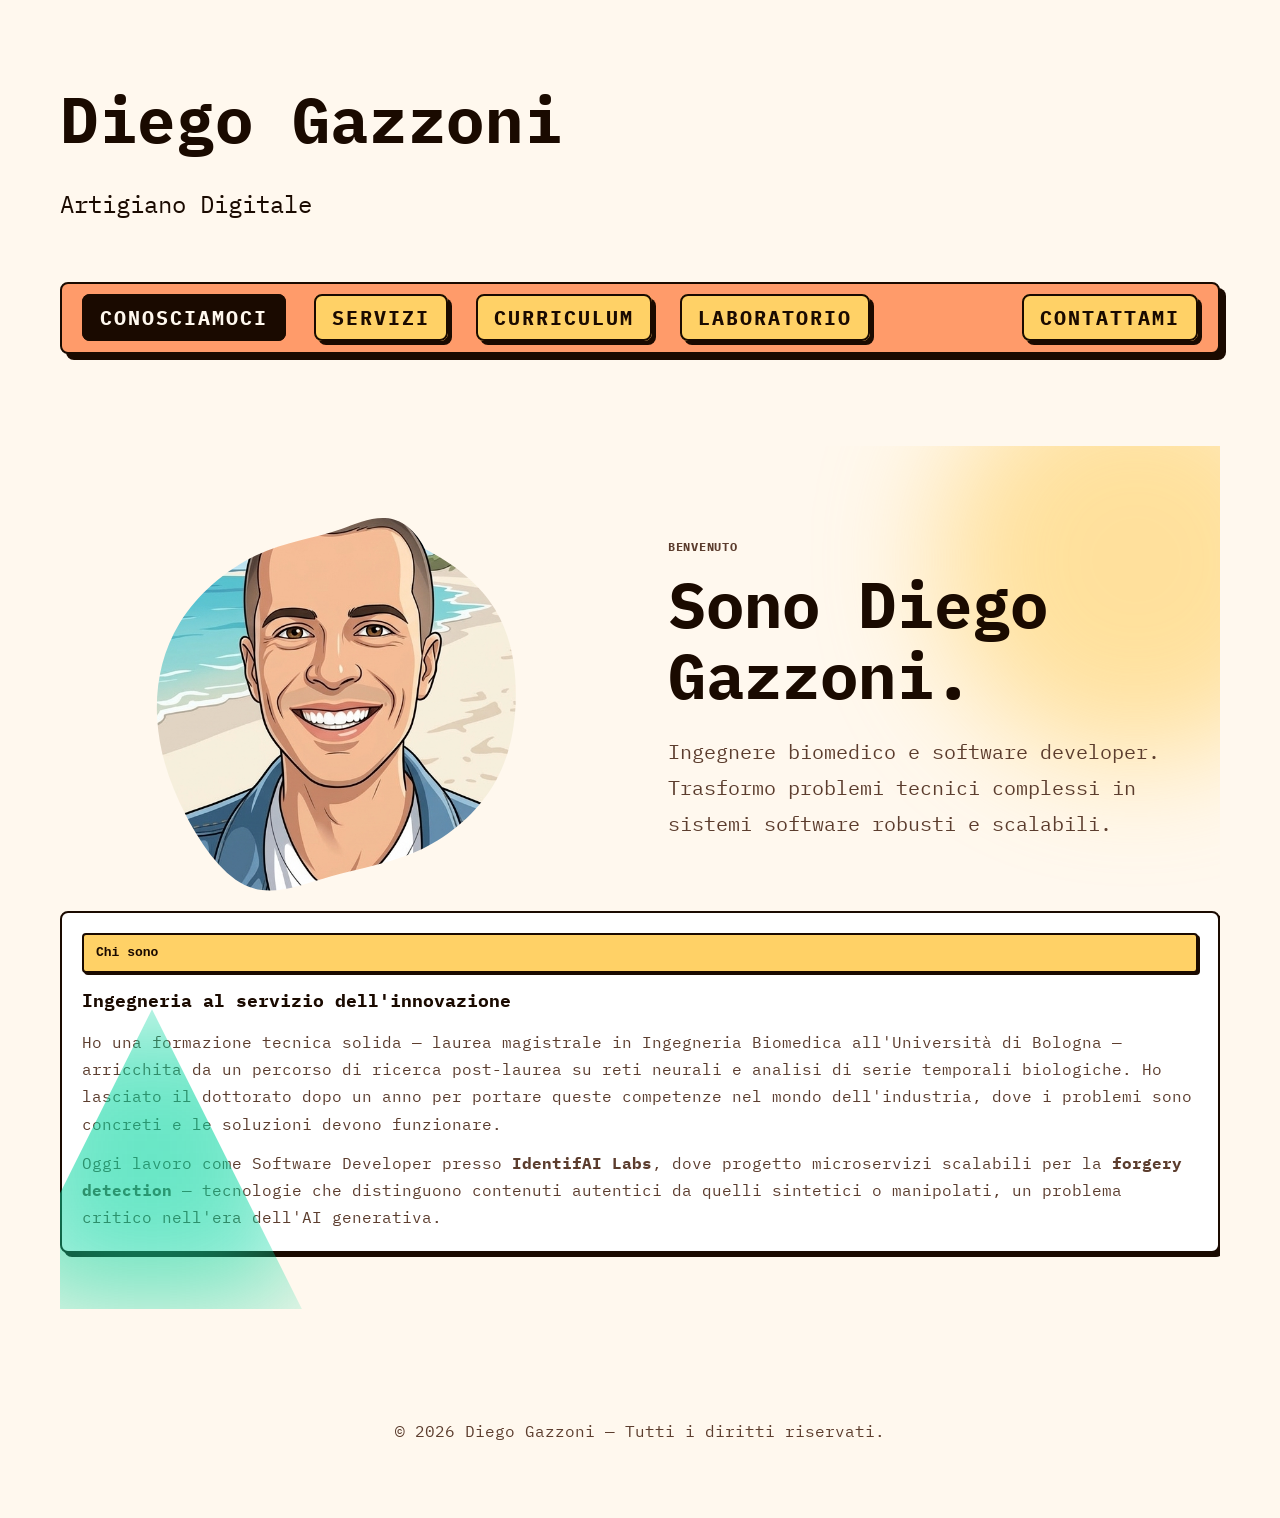
==== commit 585375f4: "Work in progress" ====
--- a/index.html
+++ b/index.html
@@ -23,9 +23,10 @@
       </button>
       <ul id="nav-menu">
         <li><a class="nav-link" href="#home">conosciamoci</a></li>
-        <li><a class="nav-link" href="#bio">esperienze</a></li>
+        <li><a class="nav-link" href="#servizi">servizi</a></li>
+        <li><a class="nav-link" href="#bio">curriculum</a></li>
         <li><a class="nav-link" href="#projects">laboratorio</a></li>
-        <li><a class="nav-link" href="#contacts">contattami :)</a></li>
+        <li><a class="nav-link" href="#contacts">contattami</a></li>
       </ul>
     </nav>
   </header>
@@ -39,9 +40,10 @@
 
 
   <footer class="site-footer">
-    <p>Portfolio in evoluzione :)</p>
+    <p>&copy; <span id="footer-year"></span> Diego Gazzoni &mdash; Tutti i diritti riservati.</p>
   </footer>
 
   <script src="script.js"></script>
+  <script>document.getElementById('footer-year').textContent = new Date().getFullYear();</script>
 </body>
 </html>
--- a/styles.css
+++ b/styles.css
@@ -855,3 +855,87 @@
   font-weight: 700;
 }
 
+/* =====================
+   PITCH SECTION
+   ===================== */
+.pitch {
+  display: flex;
+  flex-direction: column;
+  gap: 24px;
+}
+
+.pitch-grid {
+  display: grid;
+  grid-template-columns: repeat(2, 1fr);
+  gap: 16px;
+}
+
+@media (max-width: 680px) {
+  .pitch-grid {
+    grid-template-columns: 1fr;
+  }
+}
+
+.pitch-card {
+  display: flex;
+  flex-direction: column;
+  gap: 12px;
+}
+
+.pitch-card--full {
+  grid-column: 1 / -1;
+}
+
+.pitch-card h3 {
+  margin: 0;
+  font-size: 18px;
+}
+
+.pitch-card p {
+  margin: 0;
+  line-height: 1.7;
+  color: var(--muted);
+}
+
+.pitch-list {
+  list-style: none;
+  padding: 0;
+  margin: 0;
+  display: flex;
+  flex-direction: column;
+  gap: 16px;
+}
+
+.pitch-list li {
+  padding-left: 20px;
+  position: relative;
+  line-height: 1.7;
+  color: var(--muted);
+}
+
+.pitch-list li::before {
+  content: "→";
+  position: absolute;
+  left: 0;
+  color: var(--ink);
+  font-weight: 700;
+}
+
+.pitch-list strong {
+  color: var(--ink);
+}
+
+.pitch-cta {
+  text-align: center;
+  padding: 40px 24px;
+  border: 2px dashed var(--ink);
+  display: flex;
+  flex-direction: column;
+  align-items: center;
+  gap: 20px;
+}
+
+.pitch-cta .section__lede {
+  margin: 0;
+}
+
